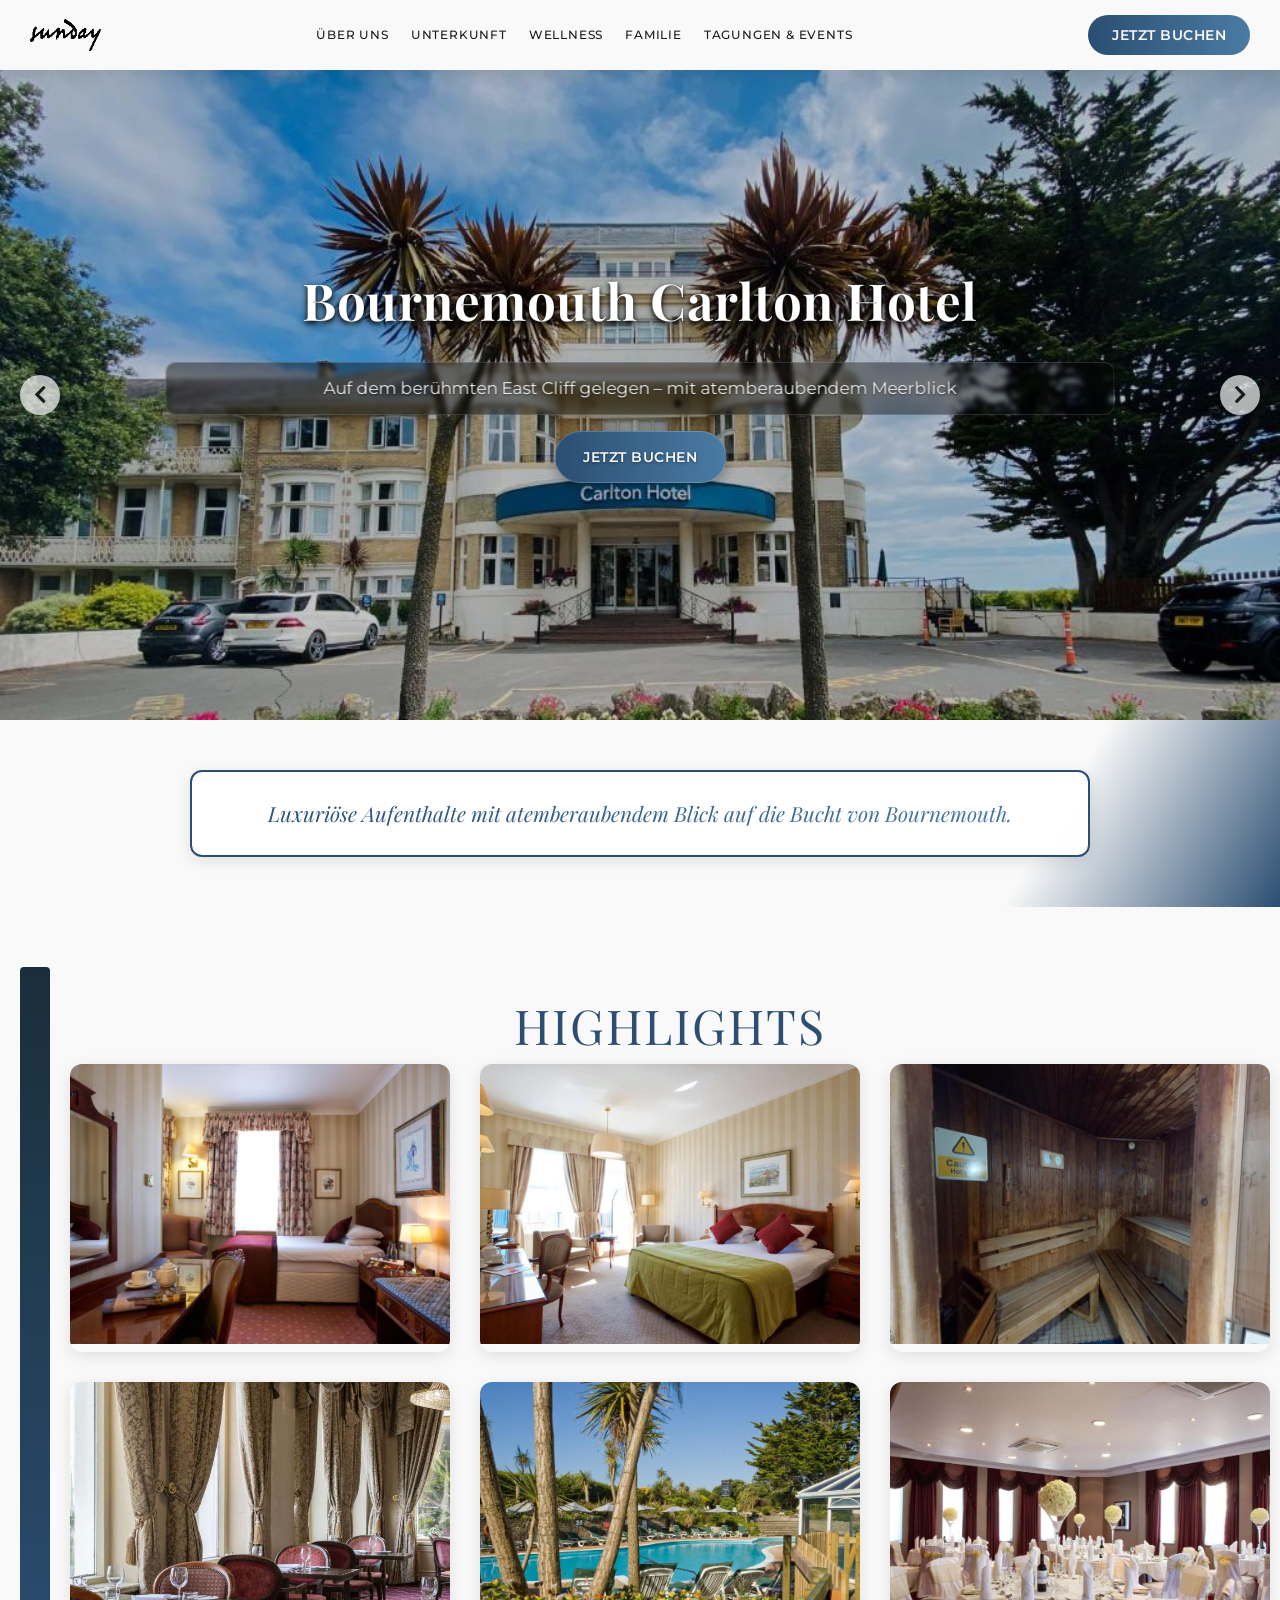
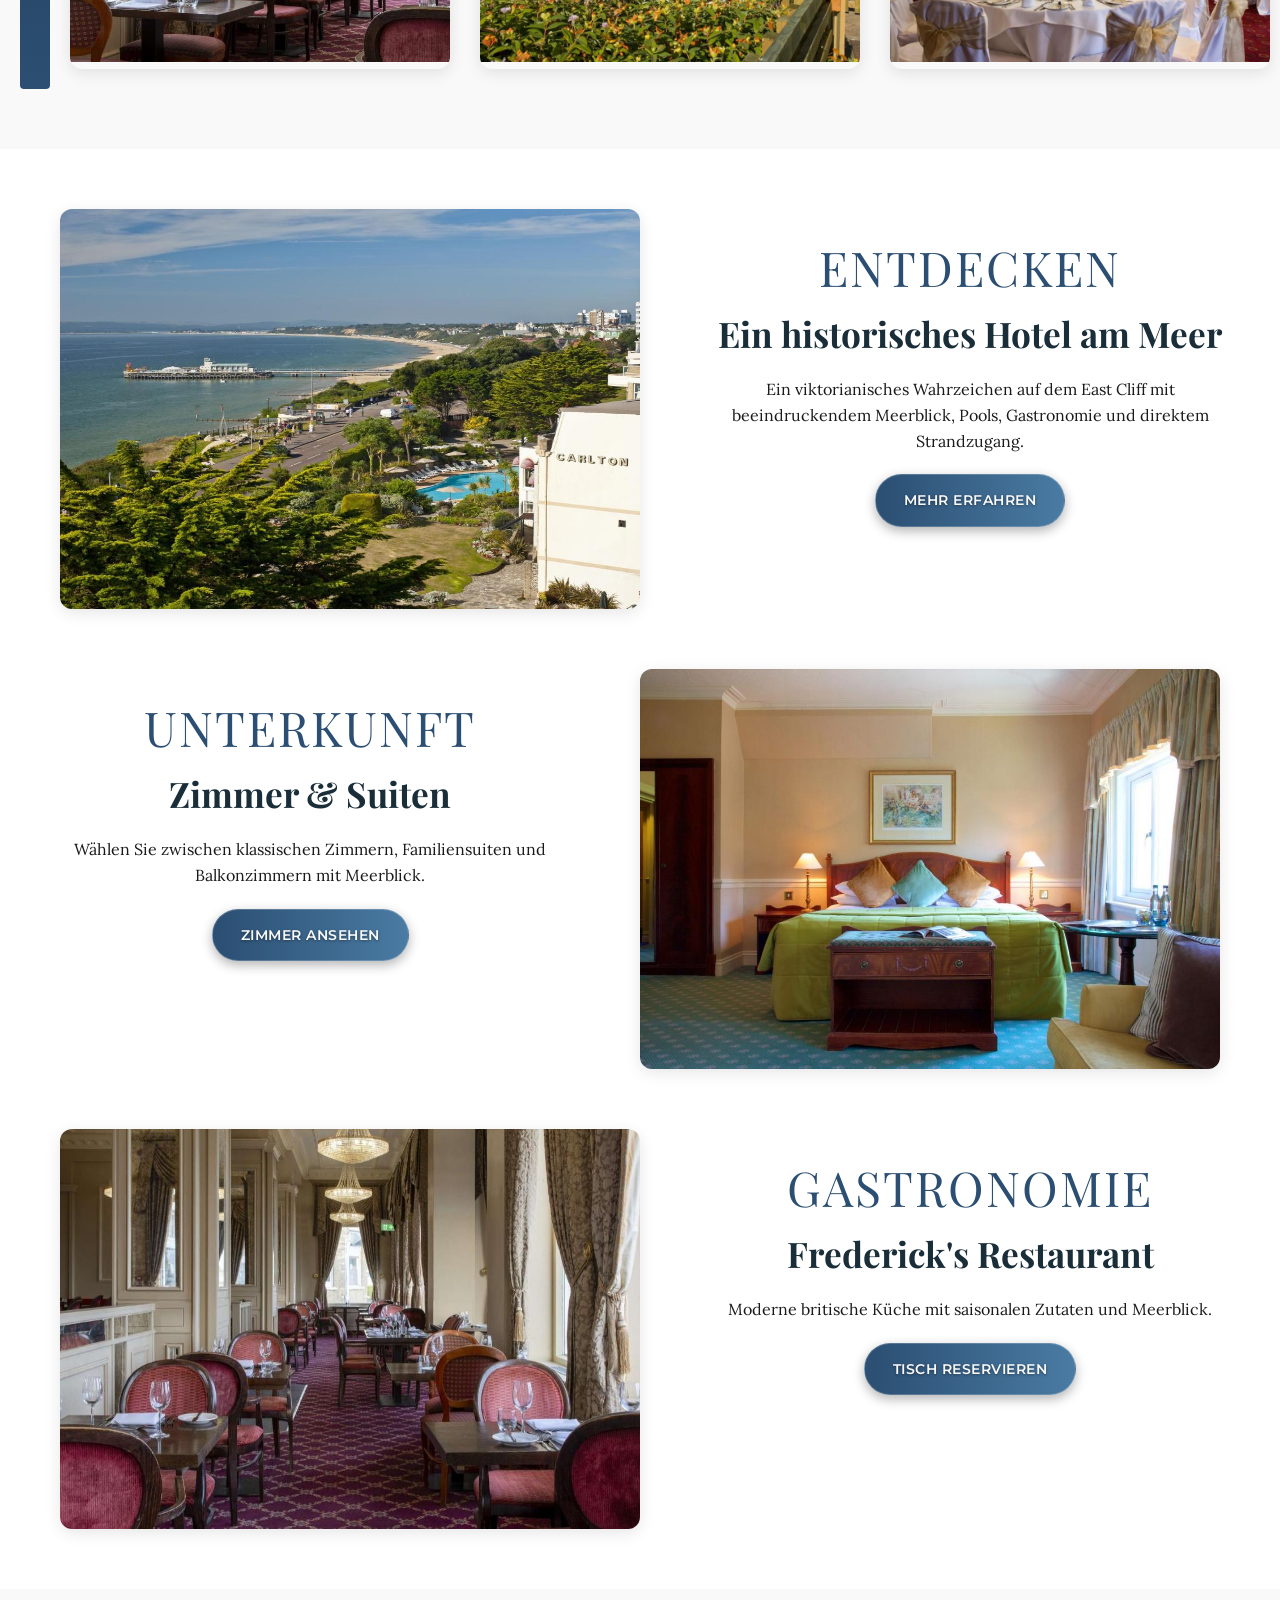
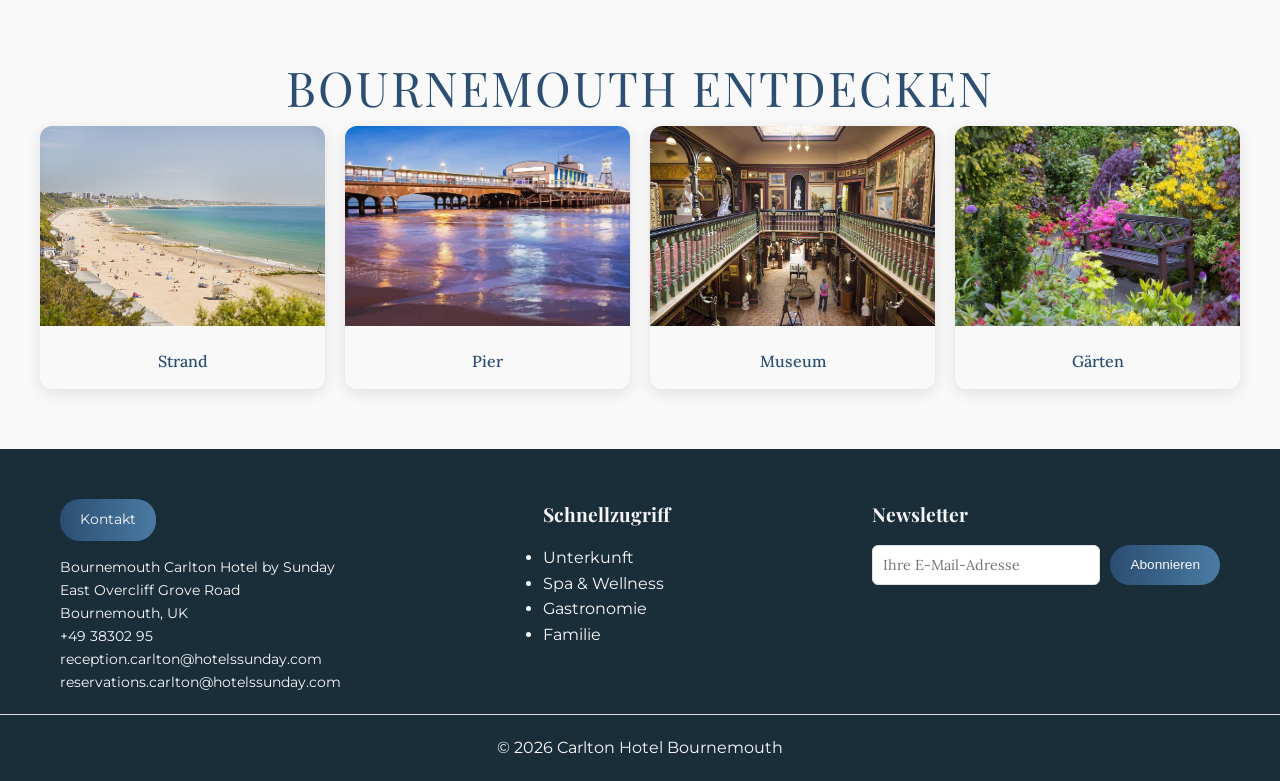
==== index.html @ 5a63f573 "update start working on carlton" ====
<!doctype html>
<html lang="en">
  <head>
    <meta charset="UTF-8" />
    <meta name="viewport" content="width=device-width, initial-scale=1.0" />

    <title data-key="page_title">Bournemouth Carlton Hotel</title>

    <meta
      name="description"
      data-key="meta_description"
      content="Discover Bournemouth Carlton Hotel – a seafront hotel on East Cliff with sea views, pools, gym and beach access."
    />

    <link rel="stylesheet" href="style.css" />

    <link
      href="https://fonts.googleapis.com/css2?family=Montserrat:wght@400;500;700&family=Playfair+Display:wght@600&family=Lora:wght@400;500&display=swap"
      rel="stylesheet"
    />

    <link
      rel="stylesheet"
      href="https://cdnjs.cloudflare.com/ajax/libs/font-awesome/5.15.4/css/all.min.css"
    />
  </head>

  <body>
    <!-- HEADER -->
    <header class="site-header">
      <div class="header-container">
        <div class="logo">
          <a href="index.html">
            <img
              src="images/output-onlinepngtools.png"
              alt="Carlton Hotel"
              data-key-alt="logo_alt"
            />
          </a>
        </div>

        <div class="nav-container">
          <nav class="main-navigation">
            <ul class="nav-menu">
              <li class="has-dropdown">
                <a href="#" aria-haspopup="true" data-key="nav_about">About</a>
                <ul class="dropdown-menu">
                  <li>
                    <a href="about.html" data-key="nav_story">Our Story</a>
                  </li>
                  <li>
                    <a href="contact.html" data-key="nav_contact">Contact Us</a>
                  </li>
                  <li>
                    <a href="gastronomy.html" data-key="nav_gastronomy"
                      >Gastronomie - Hotel</a
                    >
                  </li>
                  <li>
                    <a
                      href="tourist-attractions.html"
                      data-key="nav_attractions"
                      >Tourist Attraction</a
                    >
                  </li>
                  <li>
                    <a href="gallery.html" data-key="nav_gallery">Gallery</a>
                  </li>
                </ul>
              </li>

              <li class="has-dropdown">
                <a href="#" aria-haspopup="true" data-key="nav_accommodation"
                  >Accommodation</a
                >
                <ul class="dropdown-menu">
                  <li><a href="rooms.html" data-key="nav_rooms">Rooms</a></li>
                  <li>
                    <a href="suites.html" data-key="nav_suites"
                      >Suites</a
                    >
                  </li>
                </ul>
              </li>

              <li class="has-dropdown">
                <a href="#" aria-haspopup="true" data-key="nav_wellness"
                  >Wellness</a
                >
                <ul class="dropdown-menu">
                  <li>
                    <a href="pool.html" data-key="nav_pool">Pool Area</a>
                  </li>
                  <li><a href="spa.html" data-key="nav_spa">Spa</a></li>
                  <!-- <li>
                    <a href="indoor-playground.html" data-key="nav_playground"
                      >Indoor Playground</a
                    >
                  </li> -->
                </ul>
              </li>

              <li><a href="family.html" data-key="nav_family">Family</a></li>
              <!-- <li><a href="offers.html" data-key="nav_offers">Offers</a></li> -->

              <li>
                <a href="events.html" data-key="nav_events">Meeting & Events</a>
              </li>
            </ul>
          </nav>
        </div>

        <div class="nav-book">
          <a href="#" class="btn-book" data-key="book_now">Book Now</a>
          <!-- <button id="langToggle" class="lang-btn">DE</button> -->
        </div>

        <div class="mobile-menu-toggle">
          <span></span><span></span><span></span>
        </div>
      </div>
    </header>

    <!-- HERO SLIDER -->
    <section class="hero-slider">
      <div class="slider-container">
        <div class="slide active">
          <img src="images/gallery/carlton hotel.jpg" alt="Sea View" data-key-alt="hero1_alt" />
          <div class="slide-content">
            <h1 data-key="hero_title">Bournemouth Carlton Hotel</h1>
            <p data-key="hero_subtitle">
              Perched on Bournemouth's Famous East Cliff – Dramatic Sea Views
              Await
            </p>
            <a href="#" class="btn-primary" data-key="hero_cta">Book Now</a>
          </div>
        </div>

        <div class="slide">
          <img src="images/Suites/suites3.jpg" alt="Rooms" data-key-alt="hero2_alt" />
          <div class="slide-content">
            <h1 data-key="hero2_title">Elegant Rooms & Suites</h1>
            <p data-key="hero2_desc">
              Ocean-view rooms, balconies & family options
            </p>
            <a href="#" class="btn-primary" data-key="hero2_cta"
              >Explore Rooms</a
            >
          </div>
        </div>

        <div class="slide">
          <img src="images/Pool&Spa/pool3.jpg" alt="Pool" data-key-alt="hero3_alt" />
          <div class="slide-content">
            <h1 data-key="hero3_title">Leisure & Wellness</h1>
            <p data-key="hero3_desc">
              Indoor & outdoor pools, gym & relaxation
            </p>
            <a href="#" class="btn-primary" data-key="hero3_cta"
              >Discover More</a
            >
          </div>
        </div>
      </div>

      <div class="slider-controls">
        <button class="prev-slide"><i class="fas fa-chevron-left"></i></button>
        <button class="next-slide"><i class="fas fa-chevron-right"></i></button>
      </div>
    </section>

    <!-- QUOTE -->
    <section class="section-transition-quote">
      <div class="quote-box">
        <p class="quote-text" data-key="quote">
          Luxury coastal stays with breathtaking Bournemouth Bay views.
        </p>
      </div>
    </section>

    <!-- HIGHLIGHTS -->
    <section class="highlights-showcase">
      <div class="section-label" data-key="highlights">Highlights</div>

      <div class="highlight-grid">
        <a class="highlight-card">
          <img src="images/Rooms/rooms2.jpg" />
          <div class="highlight-overlay">
            <h3 data-key="highlight_rooms">Rooms</h3>
          </div>
        </a>

        <a class="highlight-card">
          <img src="images/Suites/suites bed.jpg" />
          <div class="highlight-overlay">
            <h3 data-key="highlight_suites">Suites</h3>
          </div>
        </a>

        <a class="highlight-card">
          <img src="images/Pool&Spa/spa.jpg" />
          <div class="highlight-overlay">
            <h3 data-key="highlight_spa">Wellness & Spa</h3>
          </div>
        </a>

        <a class="highlight-card">
          <img src="images/gastronomy/gastronomy.jpg" />
          <div class="highlight-overlay">
            <h3 data-key="highlight_gastro">Gastronomy</h3>
          </div>
        </a>

        <a class="highlight-card">
          <img src="images/Pool&Spa/pool3.jpg" />
          <div class="highlight-overlay">
            <h3 data-key="highlight_family">Family Activities</h3>
          </div>
        </a>

        <a class="highlight-card">
          <img src="images/meeting/meeting&weeding.jpg" />
          <div class="highlight-overlay">
            <h3 data-key="highlight_events">Meetings & Events</h3>
          </div>
        </a>
      </div>
    </section>

    <!-- DISCOVER -->
    <section class="magazine-section">
      <div class="single-banner">
        <img src="images/sea front hotel.jpg" />
      </div>

      <div class="magazine-content">
        <div class="section-label" data-key="discover">Discover</div>
        <h2 data-key="discover_title">A Historic Seafront Hotel</h2>
        <p data-key="discover_desc">
          A landmark Victorian hotel on Bournemouth’s East Cliff with stunning
          sea views, pools, dining, and beach access.
        </p>
        <a href="#" class="btn-primary" data-key="learn_more">Learn More</a>
      </div>
    </section>

    <!-- ACCOMMODATION -->
    <section class="magazine-section reverse">
      <div class="single-banner">
        <img src="images/Suites/suites2.jpg" />
      </div>

      <div class="magazine-content">
        <div class="section-label" data-key="accommodation">Accommodation</div>
        <h2 data-key="acc_title">Rooms & Suites</h2>
        <p data-key="acc_desc">
          Choose from classic rooms, family suites, and sea-view balconies
          designed for comfort and relaxation.
        </p>
        <a href="#" class="btn-primary" data-key="view_rooms">View Rooms</a>
      </div>
    </section>

    <!-- DINING -->
    <section class="magazine-section">
      <div class="single-banner">
        <img src="images/gastronomy/gastronomy2.jpg" />
      </div>

      <div class="magazine-content">
        <div class="section-label" data-key="dining">Dining</div>
        <h2 data-key="dining_title">Frederick's Restaurant</h2>
        <p data-key="dining_desc">
          Modern British cuisine with seasonal ingredients and panoramic sea
          views.
        </p>
        <a href="#" class="btn-primary" data-key="reserve_table"
          >Reserve Table</a
        >
      </div>
    </section>

    <!-- ATTRACTIONS -->
    <section class="things-section">
      <div class="section-label" data-key="explore">Explore Bournemouth</div>

      <div class="things-grid">
        <div class="thing-card">
          <img src="images/Tourist-attractions/Bournemouth Beach1.jpg" alt="Beach"/>
          <div class="thing-info"><a data-key="beach">Beach</a></div>
        </div>
        <div class="thing-card">
          <img src="images/Tourist-attractions/Bournemouth Pier.jpg" alt="Pier" />
          <div class="thing-info"><a data-key="pier">Pier</a></div>
        </div>
        <div class="thing-card">
          <img src="images/Tourist-attractions/Russell-Cotes Museum.jpg" alt="Museum" />
          <div class="thing-info"><a data-key="museum">Museum</a></div>
        </div>
        <div class="thing-card">
          <img src="images/Tourist-attractions/Lower Gardens.jpg" alt="Gardens" />
          <div class="thing-info"><a data-key="garden">Gardens</a></div>
        </div>
      </div>
    </section>

     <!-- FOOTER -->
    <footer class="site-footer">
      <div class="footer-columns">
        <div class="footer-column">
          <a href="contact.html" class="footer-button" data-key="contact_us"
            >Contact Us</a
          >
          <address>
            Bournemouth Carlton Hotel by Sunday<br />
             East Overcliff Grove Road​<br />
            Bournemouth, UK ​<br />
            <a href="tel:+493830297700">+49 38302 95</a><br />
            <a href="mailto:reception.carlton@hotelssunday.com"
              >reception.carlton@hotelssunday.com</a
            ><br />
            <a href="mailto:reservations.carlton@hotelssunday.com"
              >reservations.carlton@hotelssunday.com</a
            ><br />
            <!-- <a href="">Instagram: rugenthotel</a><br /> -->
            <!-- <a href=" ">Facebook: rugenHotel </a> -->
          </address>
        </div>

        <div class="footer-column">
          <h4 data-key="quick_links">Quick Links</h4>

          <ul>
            <li>
              <a href="rooms.html" data-key="footer_accommodation"
                >Accommodation</a
              >
            </li>
            <li><a href="spa.html" data-key="footer_spa">Spa & Wellness</a></li>
            <li>
              <a href="gastronomy.html" data-key="footer_gastro">Gastronomy</a>
            </li>
            <li><a href="family.html" data-key="footer_family">Families</a></li>
          </ul>
        </div>

        <div class="footer-column newsletter">
          <h4 data-key="newsletter">Newsletter</h4>
          <form
            action="https://formsubmit.co/sales.rugen@hotelssunday.com"
            method="POST"
            class="newsletter-form"
          >
            <input
              type="email"
              name="email"
              placeholder="Your email address"
              required
              aria-label="Your Email"
              data-key-placeholder="newsletter_placeholder"
            />
            <button
              class="btn"
              type="submit"
              aria-label="Subscribe to Newsletter"
              data-key="subscribe"
            >
              Subscribe
            </button>
            <input type="hidden" name="_captcha" value="false" />
            <input
              type="hidden"
              name="_subject"
              value="New Newsletter Signup!"
            />
            <input
              type="hidden"
              name="_next"
              value="https://resortrugen.booksundays.com/newsletter?subscribed=true"
            />
          </form>
        </div>
      </div>
      <div class="footer-bottom">
        <p data-key="footer_copy">
          © 2026 Bournemouth Carlton Hotel by Sunday
        </p>
      </div>
    </footer>

    <script src="script.js"></script>
  </body>
</html>
---- style.css ----
:root {
  --primary-color: #2b4e72;
  --secondary-color: #1a2e3a;
  --accent-color: #d4a373;
  --light-color: #f9f9f9;
  --dark-color: #1a1a1a;
  --border-color: #e0e0e0;
  --transition: all 0.3s ease;
  --shadow-light: 0 4px 16px rgba(0, 0, 0, 0.1);
  --shadow-dark: 0 8px 24px rgba(0, 0, 0, 0.2);
  --header-height: 60px;
}

@import url("https://fonts.googleapis.com/css2?family=Montserrat:wght@400;500;700&family=Playfair+Display:wght@600&family=Lora:wght@400;500&display=swap");

* {
  margin: 0;
  padding: 0;
  box-sizing: border-box;
}

html,
body {
  width: 100%;
  max-width: 100vw;
  overflow-x: hidden;
  scroll-behavior: smooth;
}

body {
  font-family: "Montserrat", sans-serif;
  font-weight: 400;
  font-size: 1rem;
  line-height: 1.6;
  color: var(--dark-color);
  background: white;
  background-attachment: fixed;
  position: relative;
}

/* Preloader */
.preloader {
  position: fixed;
  top: 0;
  left: 0;
  width: 100%;
  height: 100%;
  background: var(--light-color);
  display: flex;
  align-items: center;
  justify-content: center;
  z-index: 9999;
  transition: opacity 0.5s ease;
}

.preloader.hidden {
  opacity: 0;
  pointer-events: none;
}

.loader {
  width: 50px;
  height: 50px;
  border: 5px solid var(--primary-color);
  border-top-color: transparent;
  border-radius: 50%;
  animation: spin 1s linear infinite;
}

@keyframes spin {
  to {
    transform: rotate(360deg);
  }
}

/* Header */
.site-header {
  position: fixed;
  top: 0;
  left: 0;
  width: 100%;
  z-index: 1000;
  background: var(--light-color);
  box-shadow: var(--shadow-light);
  transition: var(--transition);
}

.site-header.scrolled {
  background: rgba(249, 249, 249, 0.95);
  backdrop-filter: blur(10px);
}

.header-container {
  display: flex;
  align-items: center;
  justify-content: space-between;
  max-width: 1400px;
  margin: 0 auto;
  padding: 0 30px; /* remove vertical padding */
  height: 70px; /* fixed height */
}

.logo {
  display: flex;
  align-items: center;
  height: 100%;
}

.logo img {
  height: 32px; /* fixed height instead of max-height */
  width: auto;
  display: block;
}

.logo img:hover {
  transform: scale(1.1);
  filter: brightness(1.1);
}

.nav-container {
  flex: 1;
  min-width: 0;
  display: flex;
  align-items: center;
  justify-content: center;
  padding: 0 10px;
}

.nav-menu {
  display: flex;
  list-style: none;
  gap: 22px;
  margin: 0 auto;
  padding: 0;
  align-items: center;
  justify-content: center;
  flex-wrap: nowrap;
}

.main-navigation ul li a {
  color: var(--dark-color);
  font-weight: 500;
  font-size: 0.76rem;
  text-transform: uppercase;
  letter-spacing: 0.8px;
  text-decoration: none;
  position: relative;
  display: flex;
  align-items: center;
  height: 100%;
  white-space: nowrap;
  text-align: center;
}

.main-navigation ul li a::after {
  content: "";
  position: absolute;
  bottom: -4px;
  left: 0;
  width: 0;
  height: 2px;
  background: var(--primary-color);
  transition: var(--transition);
}

.main-navigation ul li a:hover::after,
.main-navigation ul li a:focus::after {
  width: 100%;
}

.nav-menu li.has-dropdown {
  position: relative;
}

.nav-menu li .dropdown-menu {
  display: none;
  position: absolute;
  top: 100%;
  left: 0;
  background: var(--light-color);
  border: 1px solid var(--border-color);
  min-width: 200px;
  border-radius: 8px;
  box-shadow: var(--shadow-light);
  z-index: 999;
  transform: translateY(10px);
  opacity: 0;
  transition: all 0.4s ease;
  flex-direction: column;
  align-items: flex-start;
  padding: 10px 0;
}

.nav-menu li.has-dropdown:hover .dropdown-menu,
.nav-menu li.has-dropdown:focus-within .dropdown-menu {
  display: flex;
  transform: translateY(0);
  opacity: 1;
}

.nav-menu li .dropdown-menu li {
  width: 100%;
}

.nav-menu li .dropdown-menu a {
  display: block;
  padding: 12px 20px;
  color: var(--dark-color);
  font-weight: 400;
  font-size: 0.85rem;
  text-transform: none;
  letter-spacing: 0.5px;
  transition: var(--transition);
}

.nav-menu li .dropdown-menu a:hover,
.nav-menu li .dropdown-menu a:focus {
  background: var(--accent-color);
  color: var(--light-color);
}

.nav-book {
  display: flex;
  align-items: center;
  gap: 10px;
  margin-left: 20px;
  flex-shrink: 0;
}

.nav-book a.btn-book {
  background: linear-gradient(90deg, var(--primary-color), #4a7ba3);
  color: var(--light-color);
  font-size: 0.87rem;
  font-weight: 600;
  text-transform: uppercase;
  letter-spacing: 0.5px;
  text-decoration: none;
  border: none;
  padding: 12px 24px;
  border-radius: 24px;
  position: relative;
  overflow: hidden;
  z-index: 1;
  transition: var(--transition);
  display: flex;
  align-items: center;
  height: 40px;
}

.nav-book a.btn-book:hover,
.nav-book a.btn-book:focus {
  background: linear-gradient(90deg, var(--accent-color), #e8c2a3);
  color: var(--dark-color);
  transform: translateY(-3px);
  box-shadow: var(--shadow-dark);
}

/* Mobile Menu Toggle */
.mobile-menu-toggle {
  display: none;
  flex-direction: column;
  justify-content: center;
  cursor: pointer;
  z-index: 1001;
  width: 40px;
  height: 40px;
  padding: 0;
  margin-left: 10px;
}

.mobile-menu-toggle span {
  width: 30px;
  height: 4px;
  background: var(--accent-color);
  margin: 4px 0;
  transition: var(--transition);
}

.mobile-menu-toggle.active span:nth-child(1) {
  transform: rotate(45deg) translate(5px, 5px);
}

.mobile-menu-toggle.active span:nth-child(2) {
  opacity: 0;
}

.mobile-menu-toggle.active span:nth-child(3) {
  transform: rotate(-45deg) translate(5px, -5px);
}

/* Hero Slider */
.hero-slider {
  position: relative;
  height: calc(100vh - 60px);
  max-height: 650px;
  margin-top: 70px;
  overflow: hidden;
}

.slider-container {
  height: 100%;
  width: 100%;
  position: relative;
}

.slide {
  position: absolute;
  top: 0;
  left: 0;
  width: 100%;
  height: 100%;
  display: none;
  will-change: transform;
}

.slide.active {
  display: block;
}

.slide img {
  width: 100%;
  height: 100%;
  object-fit: cover;
  object-position: center;
  transform: scale(1.05);
  transition: transform 4s ease-in-out;
  will-change: transform;
  image-rendering: -webkit-optimize-contrast;
  image-rendering: crisp-edges;
}

.slide.active img {
  transform: scale(1);
}

.slide::after {
  content: "";
  position: absolute;
  top: 0;
  left: 0;
  width: 100%;
  height: 100%;
  background: rgba(0, 0, 0, 0.2);
  z-index: 1;
}

.slide-content {
  position: absolute;
  top: 38%;
  left: 50%;
  transform: translate(-50%, -30%);
  text-align: center;
  color: var(--light-color);
  width: 999px;
  padding: 25px;
  z-index: 2;
}

.slide-content h1 {
  font-family: "Playfair Display", serif;
  font-size: clamp(2.5rem, 5vw, 3.2rem);
  font-weight: 700;
  margin-bottom: 20px;
  color: #fff;
  text-align: center;
  text-shadow:
    0 2px 4px rgba(0, 0, 0, 0.8),
    0 4px 8px rgba(0, 0, 0, 0.6);
  letter-spacing: 0.5px;
  -webkit-text-stroke: 0.5px rgba(0, 0, 0, 0.3);
}

.slide-content p {
  font-family: "Montserrat", sans-serif;
  font-size: clamp(0.9rem, 1.8vw, 1.05rem);
  background: rgba(0, 0, 0, 0.4);
  color: #f2f2f2;
  padding: 0.75rem 1.25rem;
  border-radius: 10px;
  margin-bottom: 16px;
  line-height: 1.6;
  border: 1px solid rgba(255, 255, 255, 0.15);
  text-shadow: 0 1px 2px rgba(0, 0, 0, 0.6);
  backdrop-filter: blur(2px);
}

.btn-primary {
  margin: 0 10px;
  display: inline-block;
  background: linear-gradient(90deg, var(--primary-color), #4a7ba3);
  color: var(--light-color);
  text-shadow: 0 1px 3px rgba(0, 0, 0, 0.4);
  padding: 14px 28px;
  border-radius: 28px;
  font-size: 0.875rem;
  font-weight: 600;
  text-transform: uppercase;
  letter-spacing: 0.5px;
  box-shadow: 0 4px 12px rgba(0, 0, 0, 0.3);
  border: 1px solid rgba(255, 255, 255, 0.2);
  text-decoration: none;
  transition: var(--transition);
}

.btn-primary:hover,
.btn-primary:focus {
  background: linear-gradient(90deg, var(--accent-color), #e8c2a3);
  color: var(--dark-color);
  transform: translateY(-3px);
  box-shadow: var(--shadow-dark);
}

.slider-controls {
  position: absolute;
  top: 50%;
  width: 100%;
  display: flex;
  justify-content: space-between;
  padding: 0 20px;
  transform: translateY(-50%);
}

.slider-controls button {
  background: rgba(249, 249, 249, 0.7);
  border: none;
  width: 40px;
  height: 40px;
  border-radius: 50%;
  cursor: pointer;
  font-size: 1.25rem;
  color: var(--dark-color);
  transition: var(--transition);
}

.slider-controls button:hover,
.slider-controls button:focus {
  background: var(--light-color);
}

.slider-dots {
  position: absolute;
  bottom: 20px;
  left: 50%;
  transform: translateX(-50%);
  display: flex;
  gap: 8px;
}

.dot {
  width: 10px;
  height: 10px;
  border-radius: 50%;
  background: rgba(249, 249, 249, 0.5);
  cursor: pointer;
  transition: var(--transition);
}

.dot.active {
  background: var(--light-color);
}

/* Section Transition Quote */
.section-transition-quote {
  padding: 50px 20px;
  background: linear-gradient(
    120deg,
    var(--light-color) 80%,
    var(--primary-color) 100%
  );
  text-align: center;
  position: relative;
  overflow: hidden;
}

.quote-box {
  max-width: 900px;
  margin: 0 auto;
  padding: 25px;
  background: rgba(255, 255, 255, 0.95);
  border-radius: 12px;
  box-shadow: var(--shadow-light);
  border: 2px solid var(--primary-color);
  backdrop-filter: blur(4px);
}

.quote-text {
  font-family: "Playfair Display", serif;
  font-size: clamp(1rem, 2vw, 1.3rem);
  font-style: italic;
  background: linear-gradient(90deg, var(--primary-color), #4a7ba3);
  background-clip: text;
  -webkit-background-clip: text;
  color: transparent;
}

/* Highlights Showcase */
.highlights-showcase {
  padding: 80px 0 80px 60px;
  background: var(--light-color);
  position: relative;
}

.highlights-showcase::before {
  content: "";
  position: absolute;
  top: 60px;
  left: 20px;
  width: 30px;
  height: calc(100% - 120px);
  background: linear-gradient(
    180deg,
    var(--secondary-color),
    var(--primary-color)
  );
  border-radius: 4px;
}

.section-label {
  font-family: "Playfair Display", serif;
  font-size: 3rem;
  color: var(--primary-color);
  text-transform: uppercase;
  letter-spacing: 2px;
  text-align: center;
}

.highlight-grid {
  display: grid;
  grid-template-columns: repeat(auto-fit, minmax(280px, 1fr));
  gap: 30px;
  max-width: 1200px;
  margin: 0 auto;
}

.highlight-card {
  border-radius: 12px;
  overflow: hidden;
  box-shadow: var(--shadow-light);
  transition: var(--transition);
  position: relative;
}

.highlight-card:hover {
  transform: translateY(-10px) rotate(2deg);
  box-shadow: var(--shadow-dark);
}

.highlight-card img {
  width: 100%;
  height: 280px;
  object-fit: cover;
  transition: transform 0.5s ease;
}

.highlight-card:hover img {
  transform: scale(1.1);
}

.highlight-overlay {
  position: absolute;
  inset: 0;
  background: linear-gradient(
    180deg,
    rgba(43, 78, 114, 0.7),
    rgba(0, 0, 0, 0.5)
  );
  opacity: 0;
  display: flex;
  align-items: center;
  justify-content: center;
  transition: var(--transition);
}
.highlight-overlay h3 {
  color: #ffffff;
  font-family: "Playfair Display", serif;
  font-size: clamp(1.3rem, 2vw, 1.6rem);
  text-align: center;
}

.highlight-card:hover .highlight-overlay {
  opacity: 1;
}

.highlight-title {
  font-family: "Playfair Display", serif;
  font-size: clamp(1.3rem, 2vw, 1.6rem);
  color: var(--light-color);
  text-align: center;
}

/* Magazine Sections */
.magazine-section {
  display: flex;
  align-items: flex-start;
  max-width: 1200px;
  margin: 60px auto;
  padding: 0 20px;
  gap: 40px;
}

.magazine-section.reverse {
  flex-direction: row-reverse;
}

.single-banner {
  flex: 0 0 50%;
  position: relative;
}

.single-banner img {
  width: 100%;
  height: 400px;
  object-fit: fill;
  object-position: center;
  border-radius: 12px;
  box-shadow: var(--shadow-light);
  image-rendering: auto;
  display: block;
}

.magazine-content {
  flex: 0 0 50%;
  padding: 20px;
  text-align: center;
}

.magazine-content h2 {
  font-family: "Playfair Display", serif;
  font-size: clamp(1.8rem, 3vw, 2.2rem);
  color: var(--secondary-color);
  margin-bottom: 15px;
}

.magazine-content p {
  font-family: "Lora", serif;
  font-size: 1rem;
  color: var(--dark-color);
  margin-bottom: 20px;
}

/* Wedding Section */
/* Wedding Section */
.wedding-section {
  padding: 100px 20px;
  background: url("https://images.unsplash.com/photo-1519225421980-715cb0215aed?ixlib=rb-4.0.3&auto=format&fit=crop&w=1920&q=80")
    no-repeat center center/cover;
  background-attachment: fixed;
  position: relative;
  overflow: hidden;
  min-height: 800px;
}

.wedding-section::before {
  content: "";
  position: absolute;
  top: 0;
  left: 0;
  width: 100%;
  height: 100%;
  background: linear-gradient(
    180deg,
    rgba(249, 249, 249, 0.85),
    rgba(249, 249, 249, 0.9)
  );
  z-index: 1;
}

.wedding-content {
  max-width: 900px;
  margin: 0 auto 60px;
  text-align: center;
  position: relative;
  z-index: 2;
}

.wedding-content h2 {
  font-family: "Playfair Display", serif;
  font-size: clamp(2.2rem, 4vw, 2.8rem);
  color: var(--secondary-color);
  margin-bottom: 25px;
  text-shadow: 0 1px 4px rgba(0, 0, 0, 0.2);
}

.wedding-content p {
  font-family: "Lora", serif;
  font-size: 1.1rem;
  color: var(--dark-color);
  line-height: 1.8;
  max-width: 700px;
  margin: 0 auto 20px;
}

.wedding-spaces {
  display: grid;
  grid-template-columns: repeat(auto-fit, minmax(320px, 1fr));
  gap: 40px;
  max-width: 1200px;
  margin: 0 auto 60px;
  position: relative;
  z-index: 2;
}

.wedding-space {
  border-radius: 16px;
  overflow: hidden;
  box-shadow: var(--shadow-light);
  transition:
    transform 0.4s ease,
    box-shadow 0.4s ease;
  background: var(--light-color);
}

.wedding-space:hover {
  transform: translateY(-12px) scale(1.02);
  box-shadow: var(--shadow-dark);
}

.wedding-space-image {
  position: relative;
  overflow: hidden;
}

.wedding-space img {
  width: 100%;
  height: 280px;
  object-fit: cover;
  object-position: center;
  image-rendering: auto;
  transition: transform 0.5s ease;
}

.wedding-space:hover img {
  transform: scale(1.1);
}

.wedding-space-content {
  padding: 25px;
  text-align: center;
}

.wedding-space h3 {
  font-family: "Playfair Display", serif;
  font-size: 1.5rem;
  color: var(--dark-color);
  margin-bottom: 15px;
}

.wedding-space p {
  font-family: "Lora", serif;
  font-size: 1rem;
  color: var(--dark-color);
  line-height: 1.7;
}

/* Things To Do Section */
.things-section {
  padding: 60px 20px;
  background: var(--light-color);
}

.things-grid {
  display: grid;
  grid-template-columns: repeat(auto-fit, minmax(280px, 1fr));
  gap: 20px;
  max-width: 1200px;
  margin: 0 auto;
}

.thing-card {
  border-radius: 12px;
  overflow: hidden;
  box-shadow: var(--shadow-light);
  transition: var(--transition);
  position: relative;
}

.thing-card:hover {
  transform: translateY(-10px);
  box-shadow: var(--shadow-dark);
}

.thing-card img {
  width: 100%;
  height: 200px;
  object-fit: cover;
  transition: transform 0.5s ease;
}

.thing-card:hover img {
  transform: scale(1.1);
}

.thing-info {
  padding: 15px;
  background: var(--light-color);
  text-align: center;
}

.thing-info a {
  color: var(--primary-color);
  text-decoration: none;
  font-weight: 500;
  font-family: "Lora", serif;
}

.thing-info a:hover {
  text-decoration: underline;
}

/* Transportation Section */
.transportation-section {
  padding: 60px 20px;
  text-align: center;
}

.transport-accordion {
  max-width: 800px;
  margin: 20px auto;
}

.accordion-item {
  margin-bottom: 10px;
}

.accordion-toggle {
  width: 100%;
  padding: 15px;
  background: #fff;
  border: 1px solid var(--primary-color);
  font-family: "Montserrat", sans-serif;
  font-size: 1.1rem;
  cursor: pointer;
  text-align: left;
  transition: background 0.3s;
}

.accordion-toggle:hover,
.accordion-toggle.active {
  background: var(--primary-color);
  color: #fff;
}

.accordion-content {
  display: none;
  padding: 20px;
  background: #fff;
  border: 1px solid #ddd;
  border-top: none;
  font-family: "Lora", serif;
}

.accordion-content.active {
  display: block;
}

/* Pet Policy Section */
.pet-policy-section {
  padding: 60px 20px;
  background: var(--light-color);
  text-align: center;
}

.pet-policy-section h2 {
  font-family: "Playfair Display", serif;
  font-size: clamp(2rem, 3vw, 2.5rem);
  color: var(--secondary-color);
  margin-bottom: 20px;
}

.pet-policy-section p {
  font-family: "Lora", serif;
  font-size: 1rem;
  max-width: 800px;
  margin: 0 auto 20px;
}

/* Map Section */
.map-container {
  margin: 20px auto;
  max-width: 800px;
  height: 350px;
}

.map-container iframe {
  border-radius: 8px;
  width: 100%;
  height: 100%;
  display: block;
}

/* Footer */
.site-footer {
  padding: 50px 0 20px;
  background: var(--secondary-color);
  color: var(--light-color);
}

.footer-columns {
  display: flex;
  justify-content: space-between;
  gap: 40px;
  max-width: 1200px;
  margin: 0 auto 20px;
  padding: 0 20px;
}

.footer-column.contact-column {
  flex: 0 0 30%;
  margin-right: 40px;
}

.footer-column.quick-links-column {
  flex: 0 0 25%;
  text-align: center;
}

.footer-column.newsletter {
  flex: 0 0 30%;
}

.footer-column h4 {
  font-family: "Playfair Display", serif;
  font-size: 1.2rem;
  color: whitesmoke;
  margin-bottom: 15px;
}

.footer-column address {
  font-style: normal;
  font-size: 0.9rem;
}

.footer-column a {
  color: var(--light-color);
  text-decoration: none;
  transition: var(--transition);
}

.footer-column a:hover {
  color: var(--accent-color);
}

.footer-button {
  display: inline-block;
  background: linear-gradient(90deg, var(--primary-color), #4a7ba3);
  color: var(--light-color);
  padding: 10px 20px;
  border-radius: 20px;
  font-size: 0.85rem;
  margin-bottom: 15px;
}

.newsletter-form {
  display: flex;
  gap: 10px;
}

.newsletter-form input {
  padding: 10px;
  border: 1px solid var(--border-color);
  border-radius: 6px;
  font-family: "Lora", serif;
  font-size: 0.9rem;
  flex: 1;
}

.newsletter-form button {
  background: linear-gradient(90deg, var(--primary-color), #4a7ba3);
  color: var(--light-color);
  padding: 10px 20px;
  border-radius: 20px;
  font-size: 0.85rem;
  border: none;
  cursor: pointer;
  transition: var(--transition);
}

.newsletter-form button:hover,
.newsletter-form button:focus {
  background: linear-gradient(90deg, var(--accent-color), #e8c2a3);
  color: var(--dark-color);
}

.footer-bottom {
  text-align: center;
  padding-top: 20px;
  border-top: 1px solid var(--border-color);
}

.footer-legal {
  list-style: none;
  display: flex;
  justify-content: center;
  gap: 15px;
  margin-top: 10px;
}

.footer-legal a {
  font-size: 0.85rem;
  color: var(--primary-color);
}

/* Responsive Styles */
@media (max-width: 992px) {
  .highlight-grid,
  .things-grid {
    grid-template-columns: repeat(auto-fit, minmax(250px, 1fr));
  }

  .magazine-section {
    flex-direction: column;
    align-items: center;
  }

  .magazine-section.reverse {
    flex-direction: column;
  }

  .magazine-content {
    flex: 0 0 100%;
    padding: 15px;
  }

  .magazine-content h2 {
    font-size: clamp(1.6rem, 2.8vw, 2rem);
  }

  .magazine-content p {
    font-size: 0.95rem;
  }

  .footer-columns {
    flex-direction: column;
    align-items: center;
    text-align: center;
  }

  .footer-column.contact-column {
    margin-right: 0;
  }

  .footer-column.quick-links-column {
    margin: 20px 0;
  }
}

@media (max-width: 768px) {
  .header-container {
    flex-wrap: wrap;
    justify-content: space-between;
    padding: 0 15px;
    height: auto;
    min-height: var(--header-height);
  }

  .nav-container {
    display: none;
    position: fixed;
    top: 0;
    left: 0;
    width: 100%;
    height: 100vh;
    background: var(--light-color);
    padding: 80px 20px;
    z-index: 1000;
  }

  .nav-container.active {
    display: block;
  }

  .nav-menu {
    flex-direction: column;
    align-items: center;
    gap: 20px;
    margin-left: 0;
  }

  .nav-menu li .dropdown-menu {
    position: static;
    width: 100%;
    transform: translateY(0);
    opacity: 1;
    display: none;
    border: none;
    box-shadow: none;
    background: transparent;
    padding: 10px 0;
  }

  .nav-menu li.has-dropdown.active .dropdown-menu {
    display: flex;
  }

  .nav-menu li .dropdown-menu a {
    text-align: center;
    padding: 10px 15px;
    font-size: 0.9rem;
  }

  .nav-book {
    margin: 10px auto;
    text-align: center;
  }

  .nav-book a.btn-book {
    width: 100%;
    max-width: 200px;
    padding: 10px 24px;
    height: 40px;
  }

  .mobile-menu-toggle {
    display: flex;
  }

  .slide-content {
    padding: 15px;
    background: rgba(0, 0, 0, 0.55);
    width: 90vw;
  }

  .slide-content h1 {
    font-size: clamp(1.5rem, 3vw, 1.75rem);
    text-shadow: 0 2px 5px rgba(0, 0, 0, 0.7);
    -webkit-text-stroke: 0.3px rgba(0, 0, 0, 0.3);
  }

  .slide-content p {
    font-size: clamp(0.75rem, 1.5vw, 0.875rem);
    padding: 10px 15px;
    text-shadow: 0 2px 4px rgba(0, 0, 0, 0.6);
    background: rgba(0, 0, 0, 0.6);
  }

  .btn-primary {
    padding: 10px 20px;
    font-size: 0.75rem;
    text-shadow: 0 1px 2px rgba(0, 0, 0, 0.4);
  }
}

@media (max-width: 600px) {
  .slide-content h1 {
    font-size: clamp(1.5rem, 3vw, 1.75rem);
    text-shadow: 0 2px 5px rgba(0, 0, 0, 0.7);
    -webkit-text-stroke: 0.3px rgba(0, 0, 0, 0.3);
  }

  .slide-content p {
    font-size: clamp(0.75rem, 1.5vw, 0.875rem);
    padding: 10px 15px;
    text-shadow: 0 2px 4px rgba(0, 0, 0, 0.6);
    background: rgba(0, 0, 0, 0.6);
  }

  .btn-primary {
    padding: 10px 20px;
    font-size: 0.75rem;
    text-shadow: 0 1px 2px rgba(0, 0, 0, 0.4);
  }
}

/* Modal Styles */
.modal {
  position: fixed;
  top: 0;
  left: 0;
  width: 100%;
  height: 100%;
  background: rgba(0, 0, 0, 0.8);
  display: none;
  align-items: center;
  justify-content: center;
  z-index: 1000;
}

.modal.active {
  display: flex;
}

.modal-content {
  background: var(--light-color);
  padding: 20px;
  border-radius: 12px;
  max-width: 90%;
  max-height: 90%;
  overflow: auto;
  position: relative;
  text-align: center;
}

.modal-content img {
  max-width: 100%;
  height: auto;
}

.modal-content p {
  font-family: "Lora", serif;
  font-size: 1rem;
  color: var(--dark-color);
  margin: 15px 0;
}

.modal-content button {
  margin-top: 15px;
  background: var(--primary-color);
  color: var(--light-color);
  padding: 10px 20px;
  border-radius: 20px;
  border: none;
  cursor: pointer;
  transition: var(--transition);
}

.modal-content button:hover,
.modal-content button:focus {
  background: var(--accent-color);
  color: var(--dark-color);
}

.slider-controls {
  position: absolute;
  top: 50%;
  left: 0;
  width: 100%;
  display: flex;
  justify-content: space-between;
  transform: translateY(-50%);
  z-index: 10;
  padding: 0 20px;
}

.prev-slide,
.next-slide {
  width: 44px;
  height: 44px;
  border-radius: 50%;
  border: none;
  background: rgba(255, 255, 255, 0.8);
  cursor: pointer;
}

.lang-btn {
  margin-left: 0;
  padding: 8px 14px;
  border-radius: 20px;
  border: 1px solid var(--primary-color);
  background: white;
  cursor: pointer;
  font-weight: 600;
  flex-shrink: 0;
}


.nav-menu li.has-dropdown {
  position: relative;
}

.dropdown-menu {
  left: 50%;
  transform: translateX(-50%) translateY(10px);
}
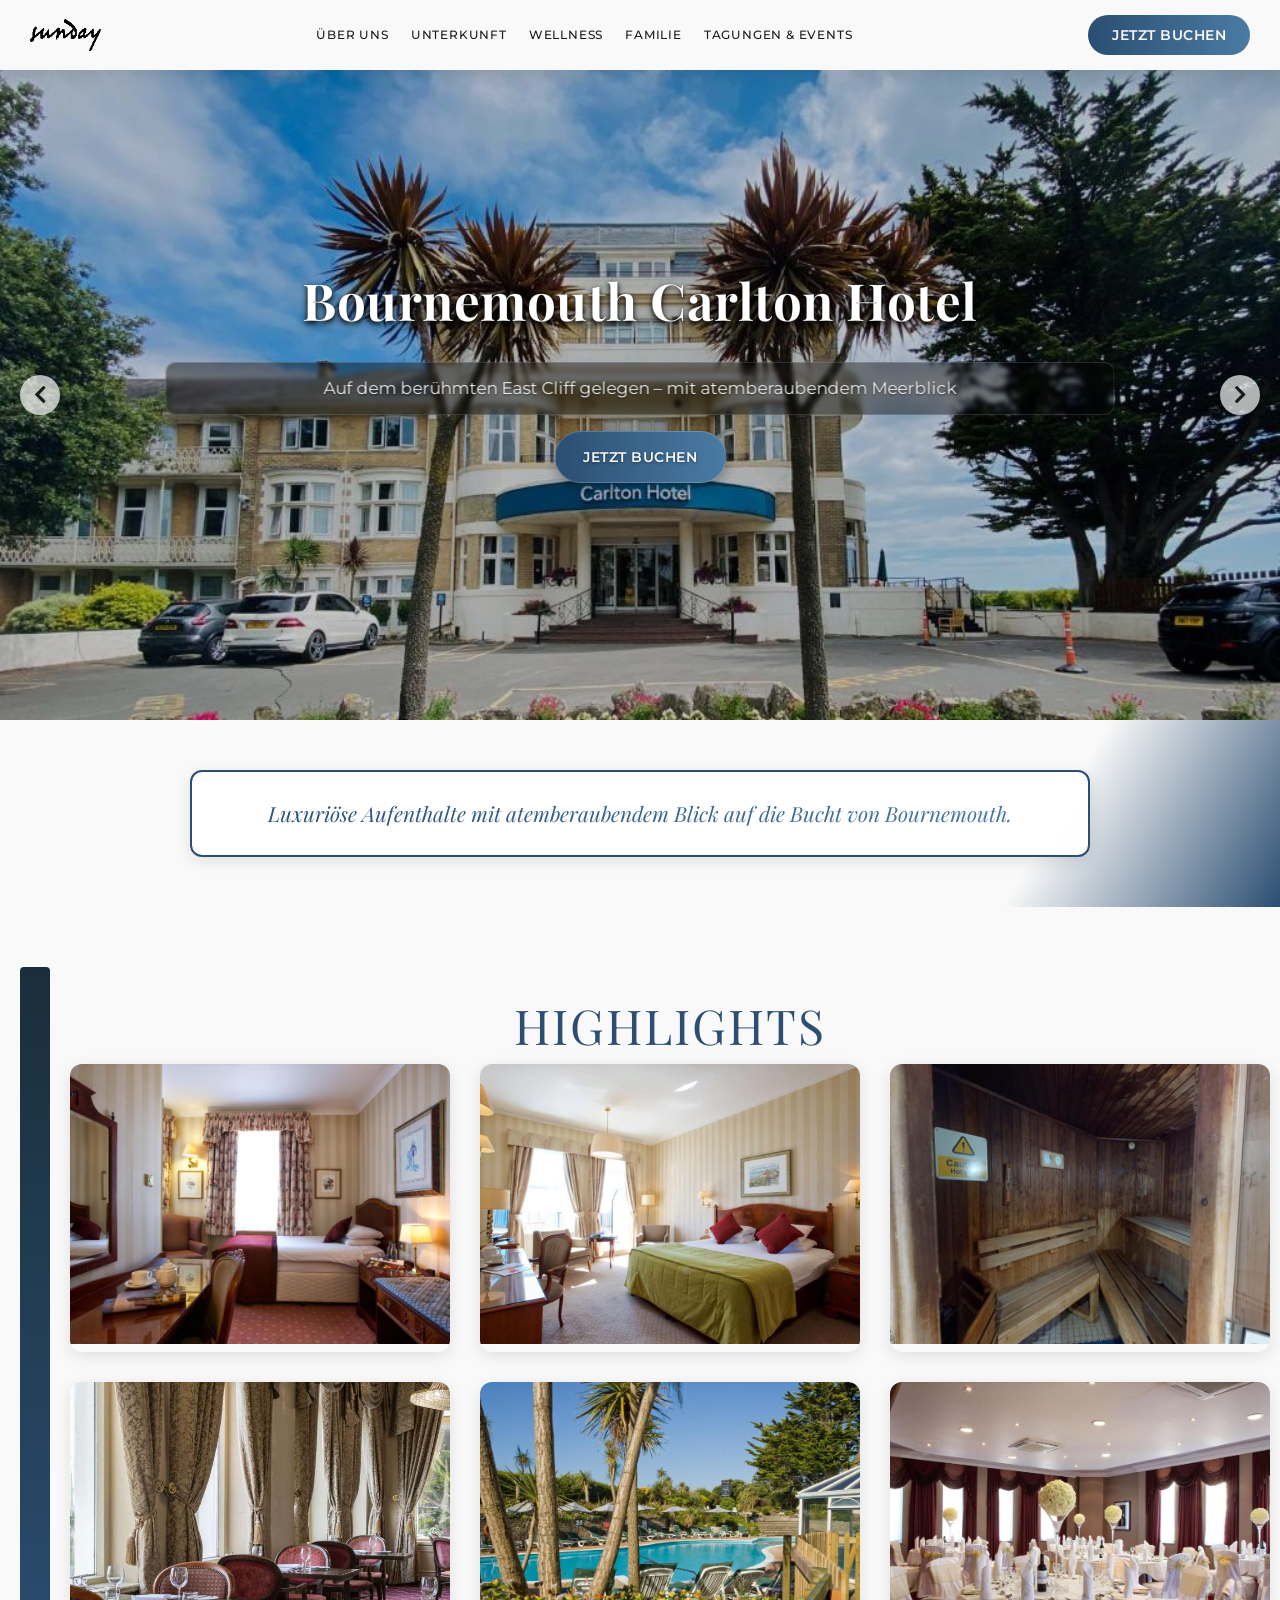
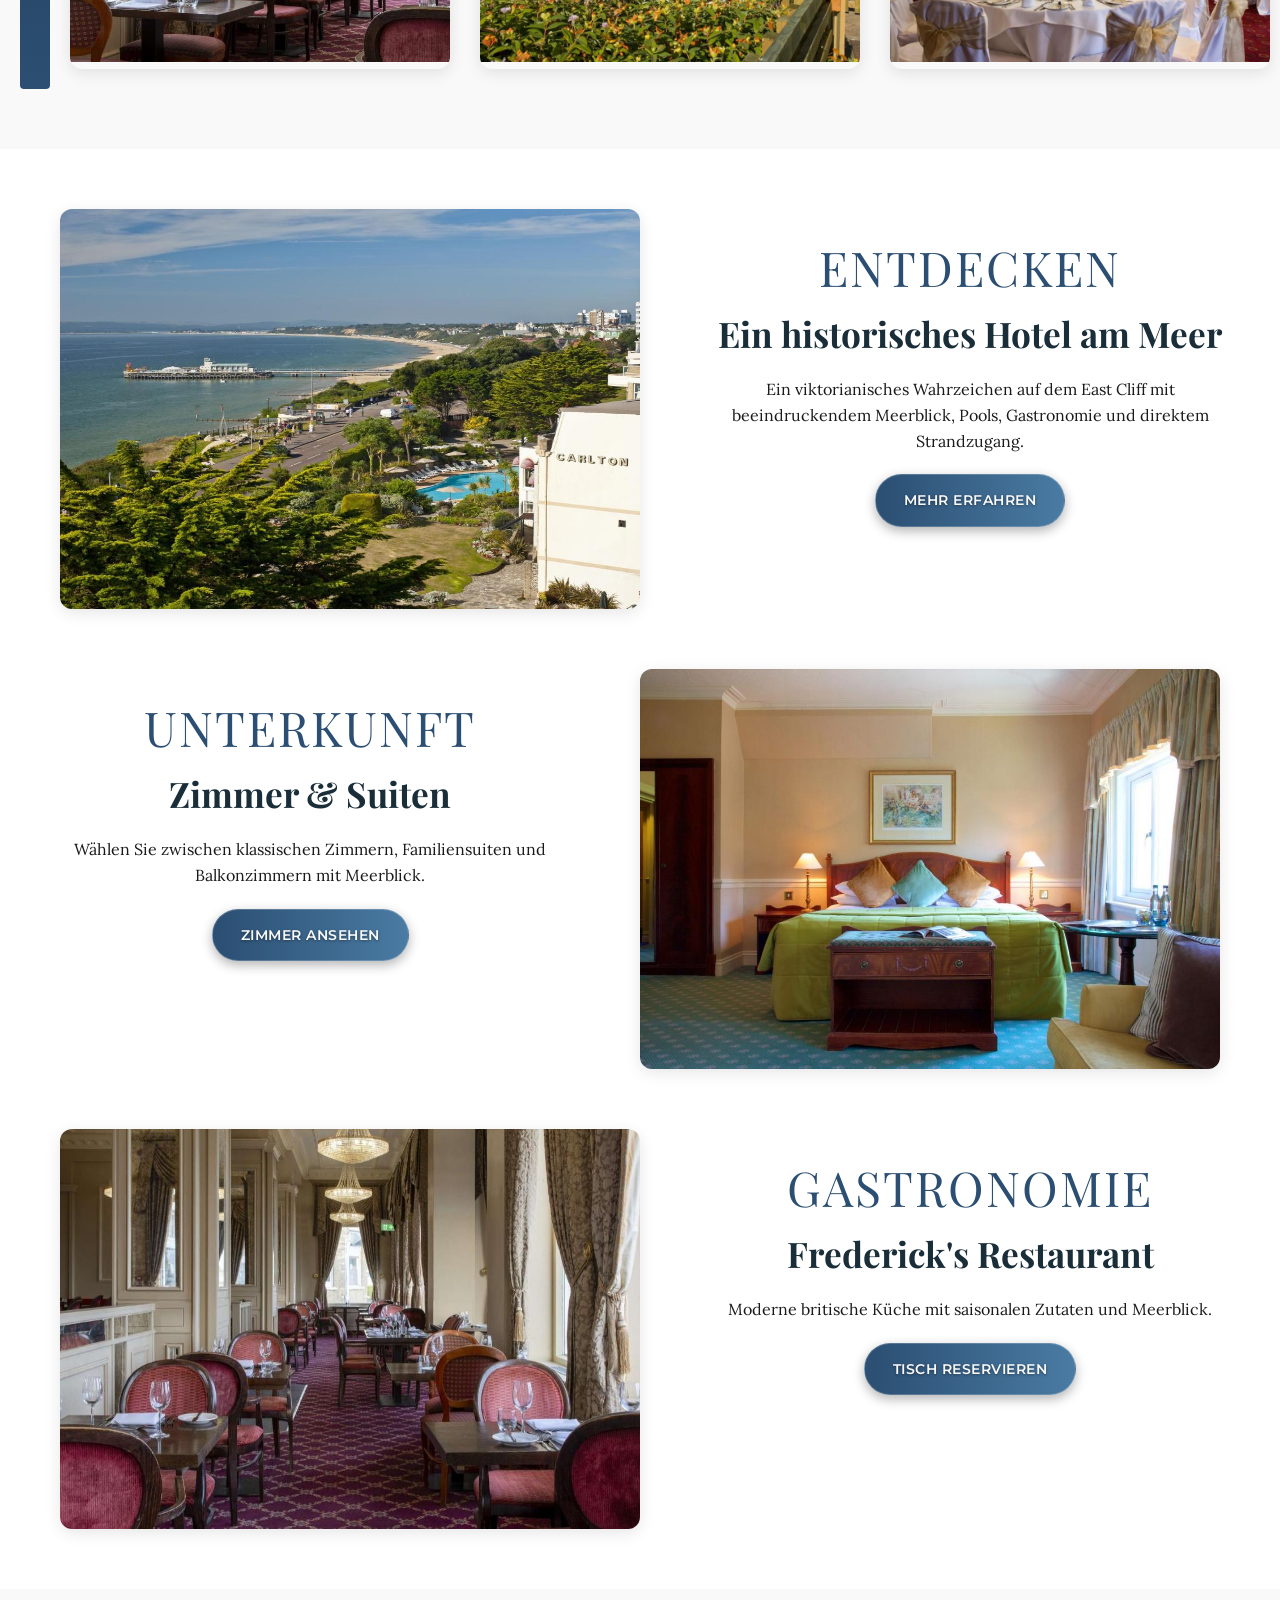
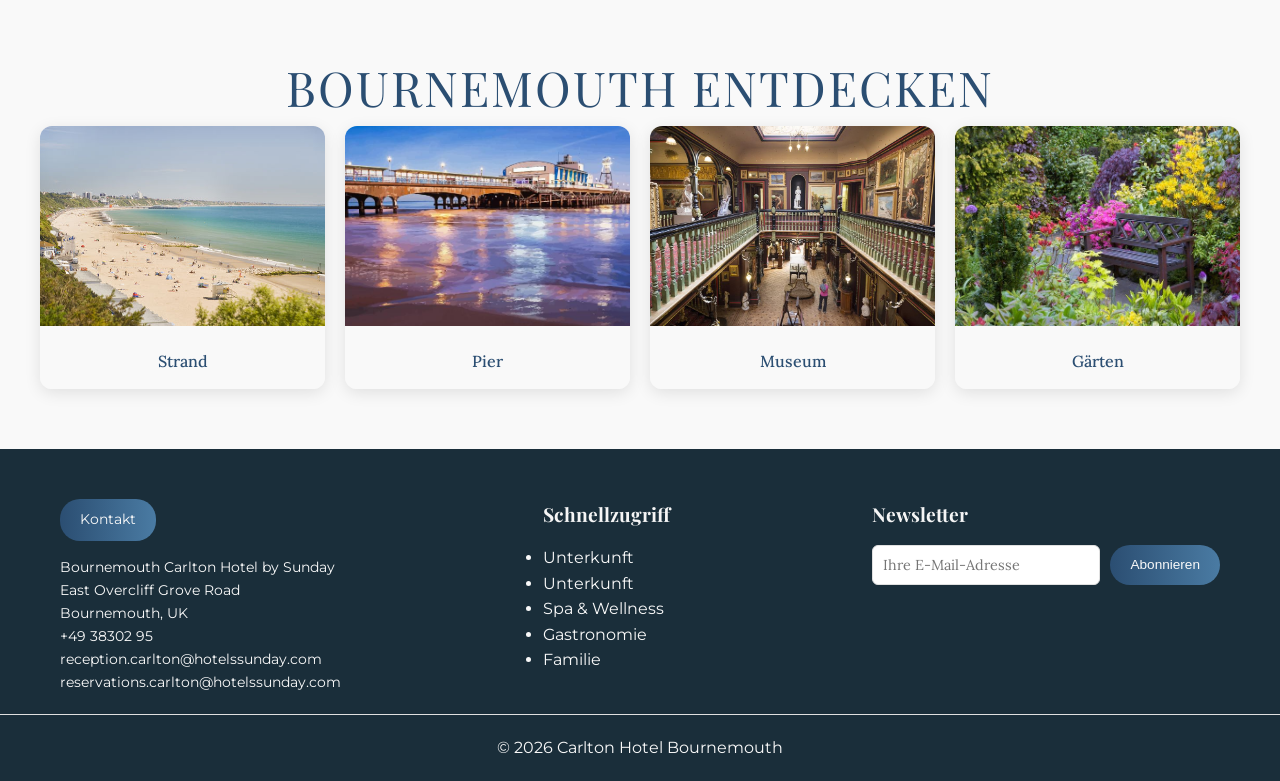
==== commit fa59054f: "first update" ====
--- a/index.html
+++ b/index.html
@@ -53,7 +53,7 @@
                   </li>
                   <li>
                     <a href="gastronomy.html" data-key="nav_gastronomy"
-                      >Gastronomie - Hotel</a
+                      >Dining</a
                     >
                   </li>
                   <li>
@@ -143,7 +143,7 @@
             <p data-key="hero2_desc">
               Ocean-view rooms, balconies & family options
             </p>
-            <a href="#" class="btn-primary" data-key="hero2_cta"
+            <a href="rooms.html" class="btn-primary" data-key="hero2_cta"
               >Explore Rooms</a
             >
           </div>
@@ -156,7 +156,7 @@
             <p data-key="hero3_desc">
               Indoor & outdoor pools, gym & relaxation
             </p>
-            <a href="#" class="btn-primary" data-key="hero3_cta"
+            <a href="spa.html" class="btn-primary" data-key="hero3_cta"
               >Discover More</a
             >
           </div>
@@ -183,42 +183,42 @@
       <div class="section-label" data-key="highlights">Highlights</div>
 
       <div class="highlight-grid">
-        <a class="highlight-card">
+        <a  href="rooms.html" class="highlight-card">
           <img src="images/Rooms/rooms2.jpg" />
           <div class="highlight-overlay">
             <h3 data-key="highlight_rooms">Rooms</h3>
           </div>
         </a>
 
-        <a class="highlight-card">
+        <a href="suites.html" class="highlight-card">
           <img src="images/Suites/suites bed.jpg" />
           <div class="highlight-overlay">
             <h3 data-key="highlight_suites">Suites</h3>
           </div>
         </a>
 
-        <a class="highlight-card">
+        <a href="spa.html" class="highlight-card">
           <img src="images/Pool&Spa/spa.jpg" />
           <div class="highlight-overlay">
             <h3 data-key="highlight_spa">Wellness & Spa</h3>
           </div>
         </a>
 
-        <a class="highlight-card">
+        <a href="gastronomy.html" class="highlight-card">
           <img src="images/gastronomy/gastronomy.jpg" />
           <div class="highlight-overlay">
             <h3 data-key="highlight_gastro">Gastronomy</h3>
           </div>
         </a>
 
-        <a class="highlight-card">
+        <a href="family.html" class="highlight-card">
           <img src="images/Pool&Spa/pool3.jpg" />
           <div class="highlight-overlay">
             <h3 data-key="highlight_family">Family Activities</h3>
           </div>
         </a>
 
-        <a class="highlight-card">
+        <a href="events.html" class="highlight-card">
           <img src="images/meeting/meeting&weeding.jpg" />
           <div class="highlight-overlay">
             <h3 data-key="highlight_events">Meetings & Events</h3>
@@ -240,7 +240,7 @@
           A landmark Victorian hotel on Bournemouth’s East Cliff with stunning
           sea views, pools, dining, and beach access.
         </p>
-        <a href="#" class="btn-primary" data-key="learn_more">Learn More</a>
+        <a href="about.html" class="btn-primary" data-key="learn_more">Learn More</a>
       </div>
     </section>
 
@@ -257,7 +257,7 @@
           Choose from classic rooms, family suites, and sea-view balconies
           designed for comfort and relaxation.
         </p>
-        <a href="#" class="btn-primary" data-key="view_rooms">View Rooms</a>
+        <a href="rooms.html" class="btn-primary" data-key="view_rooms">View Rooms</a>
       </div>
     </section>
 
@@ -274,7 +274,7 @@
           Modern British cuisine with seasonal ingredients and panoramic sea
           views.
         </p>
-        <a href="#" class="btn-primary" data-key="reserve_table"
+        <a href="gastronomy.html" class="btn-primary" data-key="reserve_table"
           >Reserve Table</a
         >
       </div>
@@ -333,12 +333,17 @@
           <ul>
             <li>
               <a href="rooms.html" data-key="footer_accommodation"
-                >Accommodation</a
+                >Rooms</a
+              >
+            </li>
+            <li>
+              <a href="suites.html" data-key="footer_accommodation"
+                >Suites</a
               >
             </li>
             <li><a href="spa.html" data-key="footer_spa">Spa & Wellness</a></li>
             <li>
-              <a href="gastronomy.html" data-key="footer_gastro">Gastronomy</a>
+              <a href="gastronomy.html" data-key="footer_gastro">Dining</a>
             </li>
             <li><a href="family.html" data-key="footer_family">Families</a></li>
           </ul>
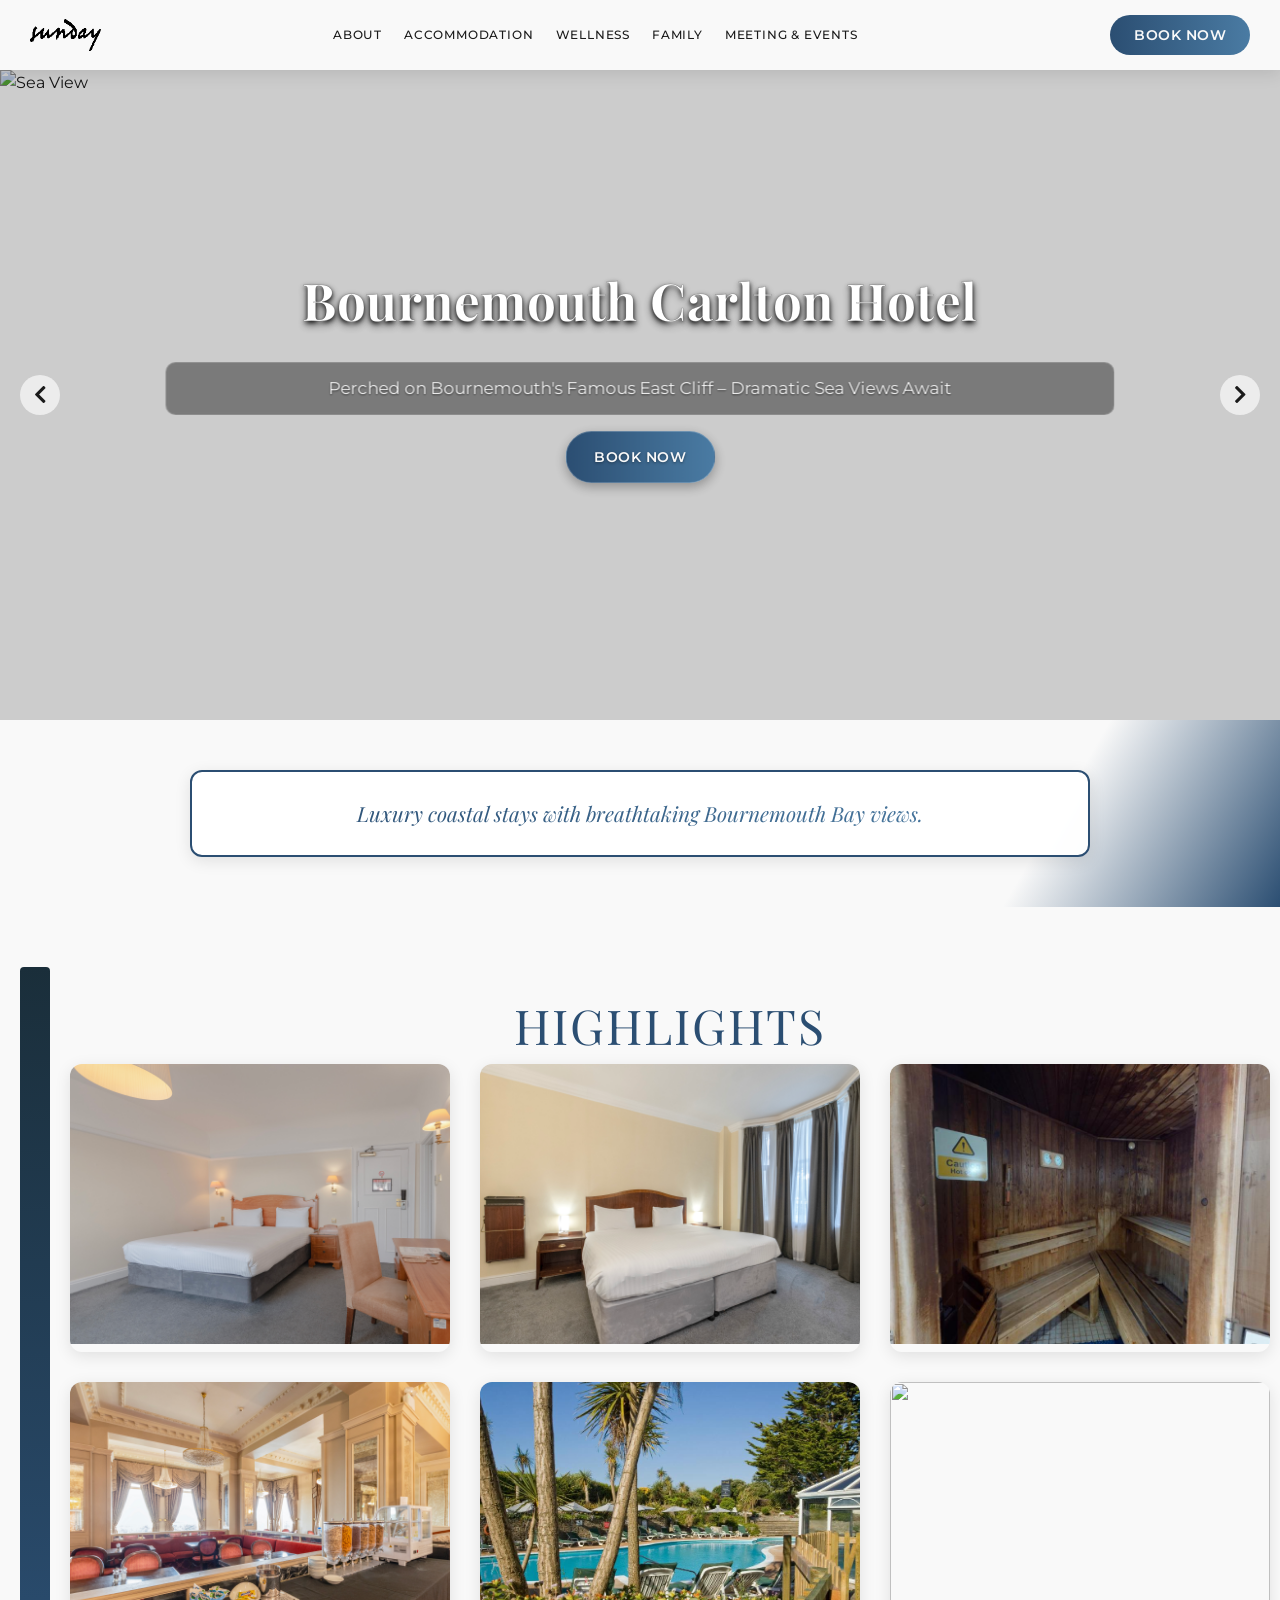
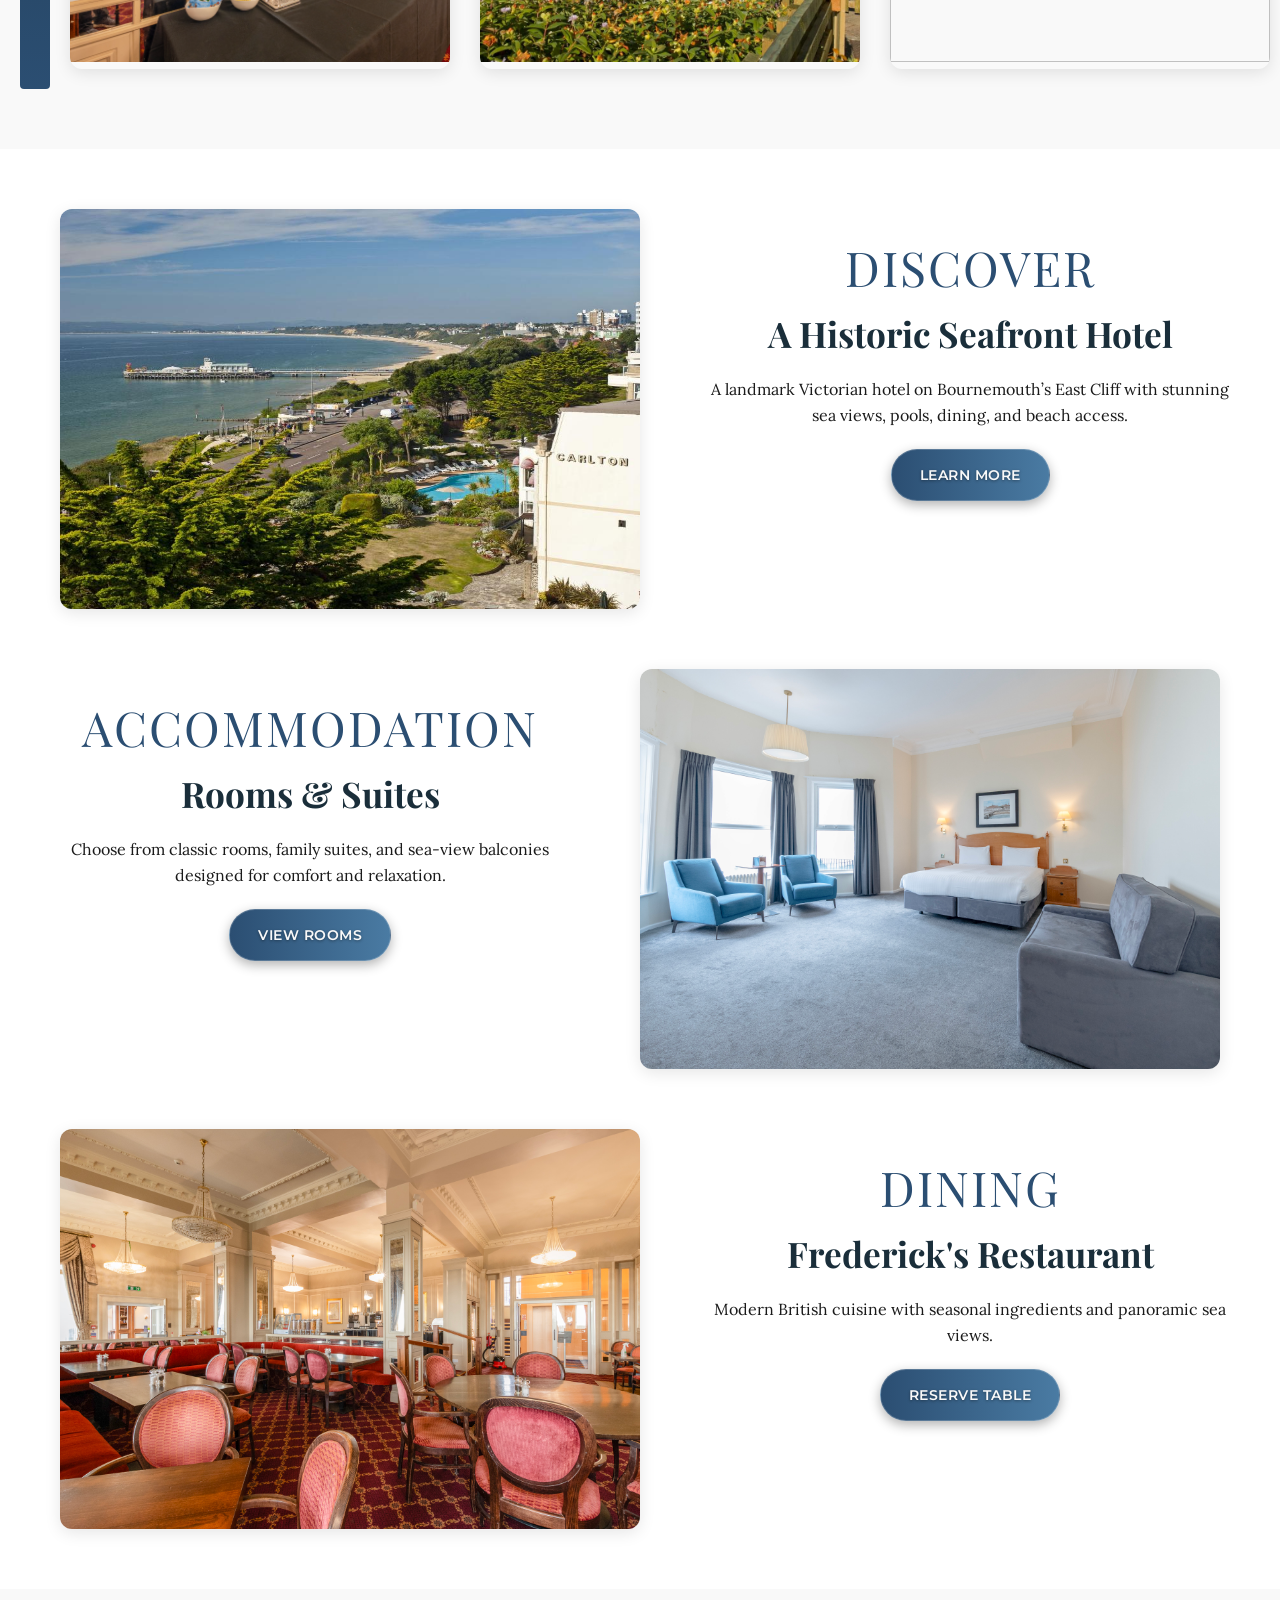
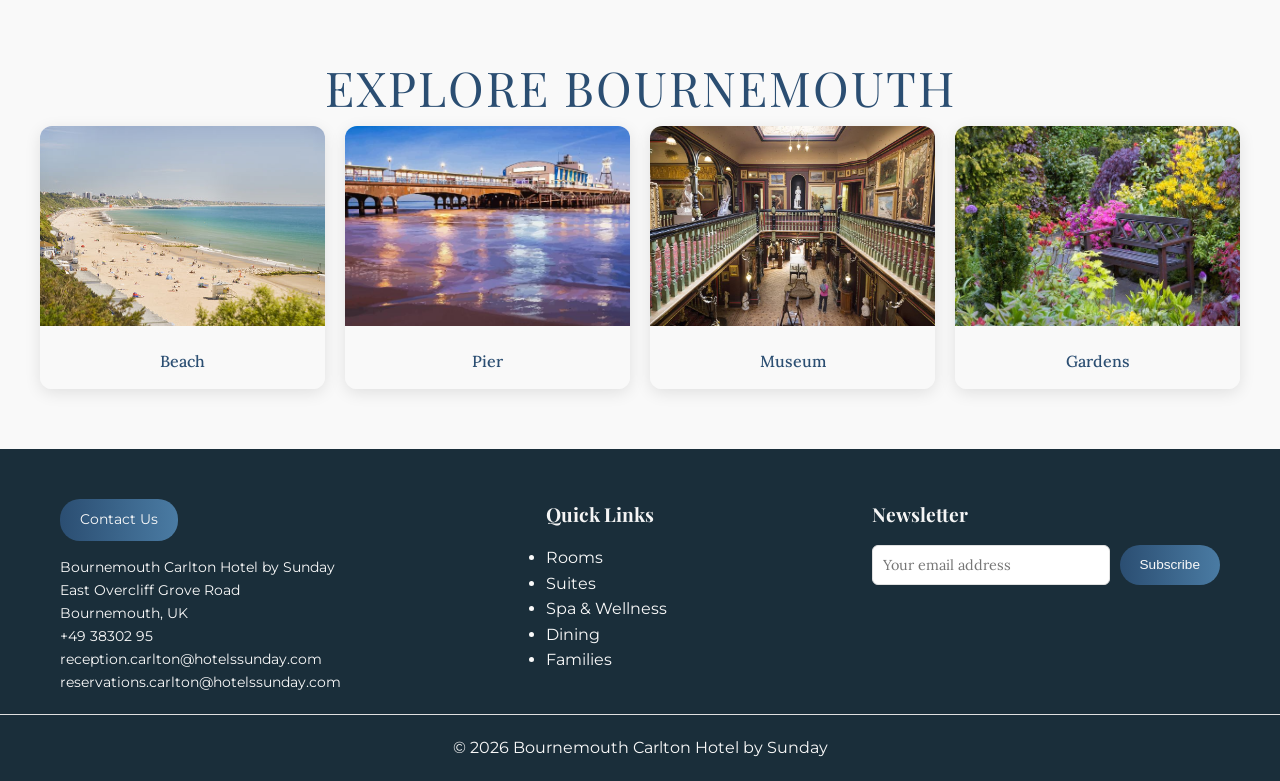
==== commit a43e819c: "update the images" ====
--- a/index.html
+++ b/index.html
@@ -125,7 +125,7 @@
     <section class="hero-slider">
       <div class="slider-container">
         <div class="slide active">
-          <img src="images/gallery/carlton hotel.jpg" alt="Sea View" data-key-alt="hero1_alt" />
+          <img src="images/CarltonImg/Oyo-Carlton Bmth (111) copy.jpg" alt="Sea View" data-key-alt="hero1_alt" />
           <div class="slide-content">
             <h1 data-key="hero_title">Bournemouth Carlton Hotel</h1>
             <p data-key="hero_subtitle">
@@ -137,7 +137,7 @@
         </div>
 
         <div class="slide">
-          <img src="images/Suites/suites3.jpg" alt="Rooms" data-key-alt="hero2_alt" />
+          <img src="images/CarltonImg/ROOM2/Oyo-Carlton Bmth (49) copy.jpg" alt="Rooms" data-key-alt="hero2_alt" />
           <div class="slide-content">
             <h1 data-key="hero2_title">Elegant Rooms & Suites</h1>
             <p data-key="hero2_desc">
@@ -184,14 +184,14 @@
 
       <div class="highlight-grid">
         <a  href="rooms.html" class="highlight-card">
-          <img src="images/Rooms/rooms2.jpg" />
+          <img src="images/CarltonImg/ROOM1/Oyo-Carlton Bmth (36) copy.jpg" />
           <div class="highlight-overlay">
             <h3 data-key="highlight_rooms">Rooms</h3>
           </div>
         </a>
 
         <a href="suites.html" class="highlight-card">
-          <img src="images/Suites/suites bed.jpg" />
+          <img src="images/CarltonImg/ROOM7/Oyo-Carlton Bmth (101) copy.jpg"" />
           <div class="highlight-overlay">
             <h3 data-key="highlight_suites">Suites</h3>
           </div>
@@ -205,9 +205,9 @@
         </a>
 
         <a href="gastronomy.html" class="highlight-card">
-          <img src="images/gastronomy/gastronomy.jpg" />
-          <div class="highlight-overlay">
-            <h3 data-key="highlight_gastro">Gastronomy</h3>
+          <img src="images/CarltonImg/Oyo-Carlton Bmth (14) copy.jpg" />
+          <div class="highlight-overlay">
+            <h3 data-key="highlight_gastro">Dining</h3>
           </div>
         </a>
 
@@ -219,7 +219,7 @@
         </a>
 
         <a href="events.html" class="highlight-card">
-          <img src="images/meeting/meeting&weeding.jpg" />
+          <img src="images/CarltonImg/Oyo-Carlton Bmth (1) copy.jpg" />
           <div class="highlight-overlay">
             <h3 data-key="highlight_events">Meetings & Events</h3>
           </div>
@@ -247,7 +247,7 @@
     <!-- ACCOMMODATION -->
     <section class="magazine-section reverse">
       <div class="single-banner">
-        <img src="images/Suites/suites2.jpg" />
+        <img src="images/CarltonImg/ROOM5/Oyo-Carlton Bmth (83) copy.jpg" />
       </div>
 
       <div class="magazine-content">
@@ -264,7 +264,7 @@
     <!-- DINING -->
     <section class="magazine-section">
       <div class="single-banner">
-        <img src="images/gastronomy/gastronomy2.jpg" />
+        <img src="images/CarltonImg/Oyo-Carlton Bmth (17) copy.jpg" />
       </div>
 
       <div class="magazine-content">
